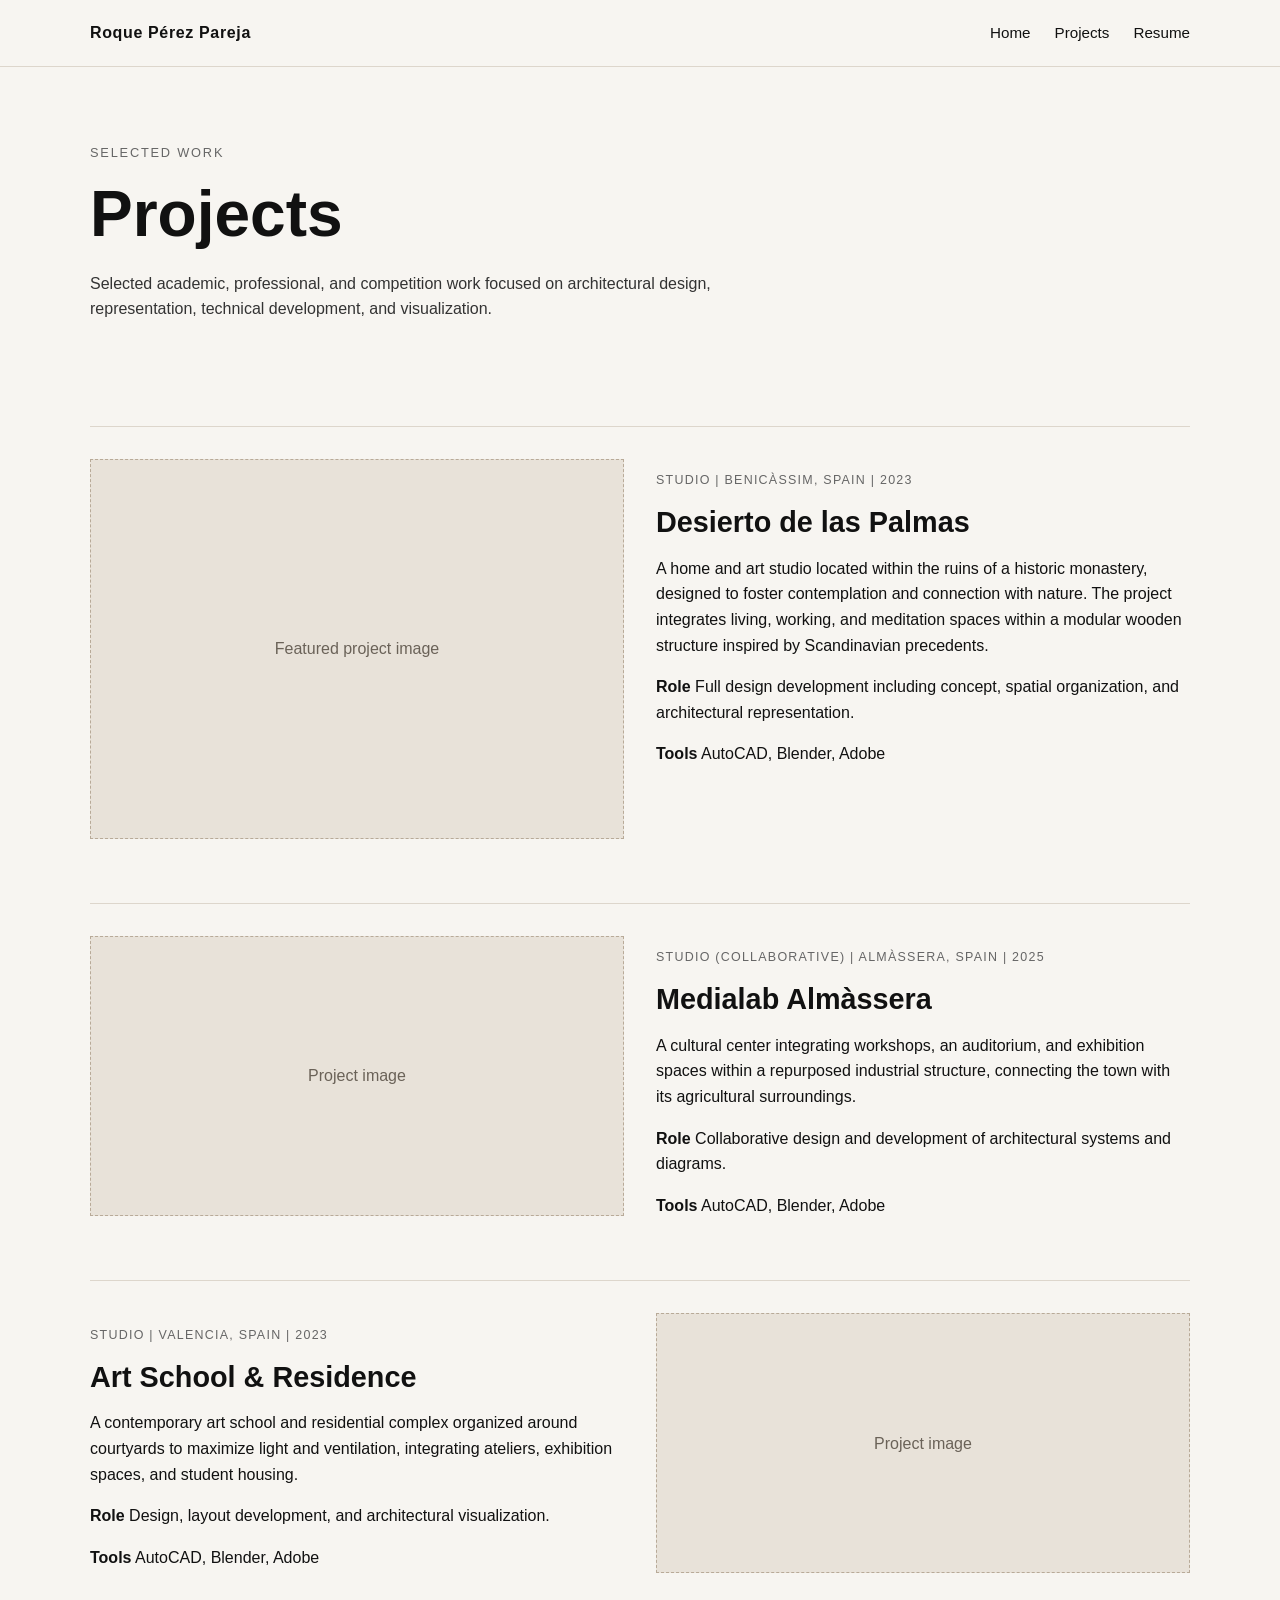
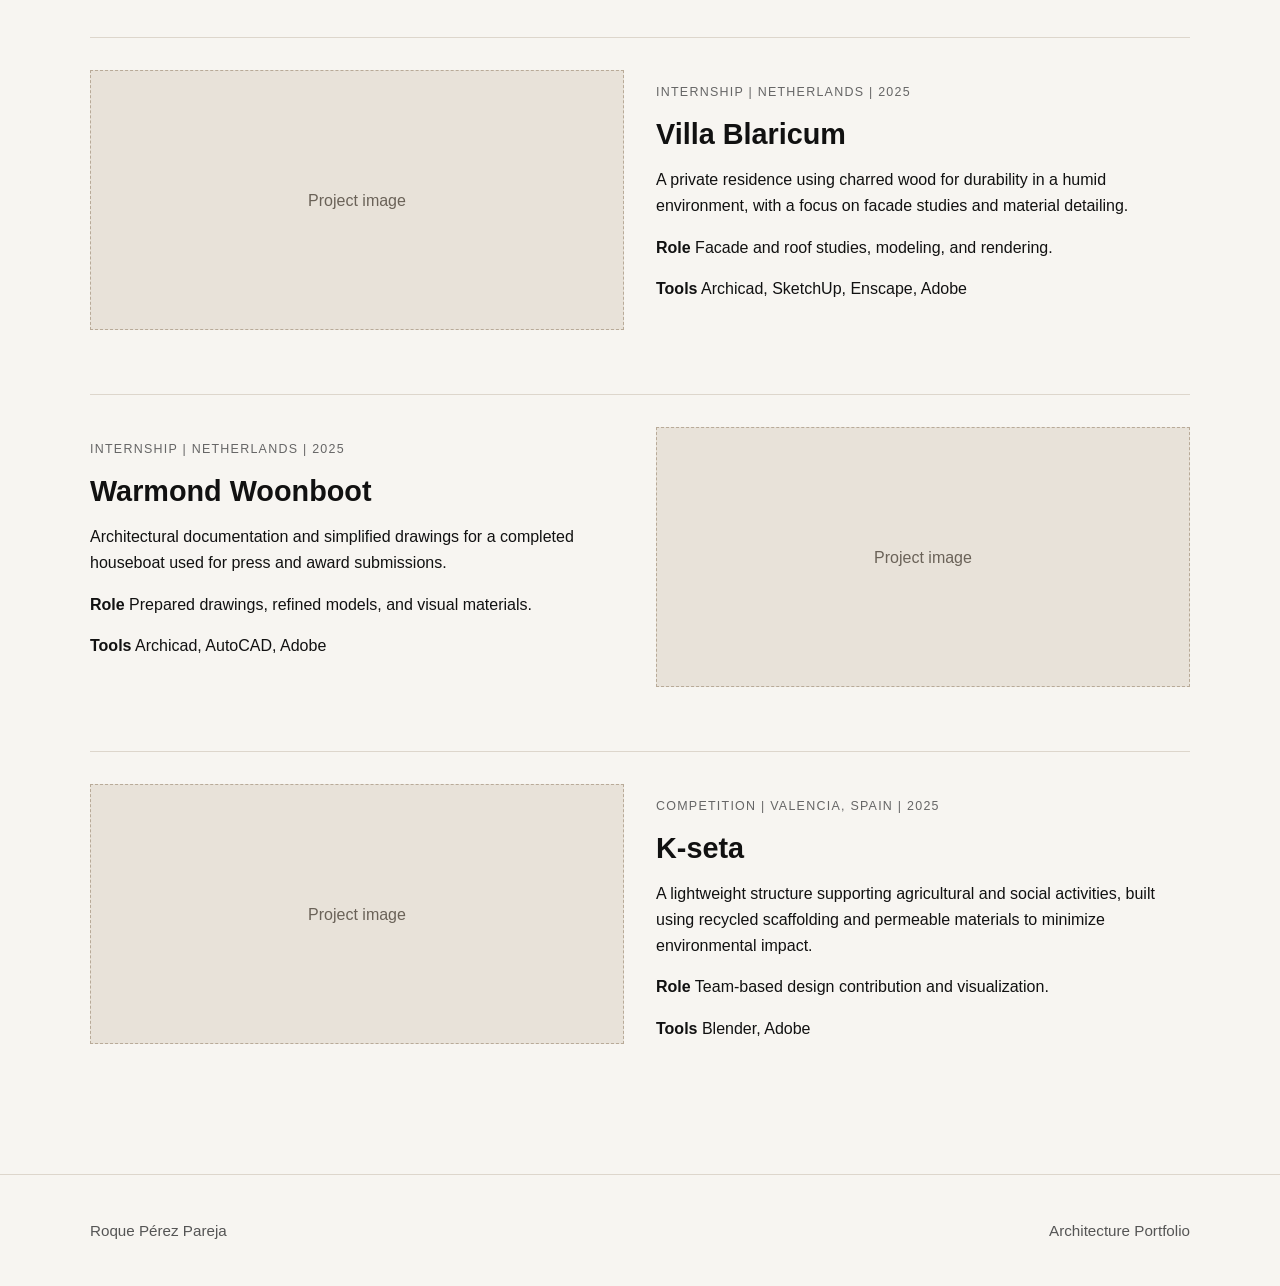
==== projects.html @ c426b6fa "Initial portfolio site" ====
<!DOCTYPE html>
<html lang="en">
<head>
  <meta charset="UTF-8" />
  <meta name="viewport" content="width=device-width, initial-scale=1.0" />
  <title>Projects | Roque Pérez Pareja</title>
  <link rel="stylesheet" href="style.css" />
</head>
<body>
  <header class="site-header">
    <div class="container nav">
      <div class="logo">Roque Pérez Pareja</div>
      <nav>
        <a href="index.html">Home</a>
        <a href="projects.html">Projects</a>
        <a href="resume.html">Resume</a>
      </nav>
    </div>
  </header>

  <main>
    <section class="container section">
      <p class="eyebrow">Selected Work</p>
      <h1>Projects</h1>
      <p class="page-intro">
        Selected academic, professional, and competition work focused on architectural design,
        representation, technical development, and visualization.
      </p>
    </section>

    <section class="container section project-list">

      <section class="project-block featured-project">
        <div class="project-image placeholder-box">Featured project image</div>
        <div class="project-info">
          <p class="project-meta">Studio | Benicàssim, Spain | 2023</p>
          <h2>Desierto de las Palmas</h2>
          <p>
            A home and art studio located within the ruins of a historic monastery, designed to foster
            contemplation and connection with nature. The project integrates living, working, and meditation
            spaces within a modular wooden structure inspired by Scandinavian precedents.
          </p>
          <p><strong>Role</strong> Full design development including concept, spatial organization, and architectural representation.</p>
          <p><strong>Tools</strong> AutoCAD, Blender, Adobe</p>
        </div>
      </section>

      <section class="project-block">
        <div class="project-image placeholder-box">Project image</div>
        <div class="project-info">
          <p class="project-meta">Studio (Collaborative) | Almàssera, Spain | 2025</p>
          <h2>Medialab Almàssera</h2>
          <p>
            A cultural center integrating workshops, an auditorium, and exhibition spaces within a repurposed
            industrial structure, connecting the town with its agricultural surroundings.
          </p>
          <p><strong>Role</strong> Collaborative design and development of architectural systems and diagrams.</p>
          <p><strong>Tools</strong> AutoCAD, Blender, Adobe</p>
        </div>
      </section>

      <section class="project-block reverse">
        <div class="project-image placeholder-box">Project image</div>
        <div class="project-info">
          <p class="project-meta">Studio | Valencia, Spain | 2023</p>
          <h2>Art School & Residence</h2>
          <p>
            A contemporary art school and residential complex organized around courtyards to maximize light
            and ventilation, integrating ateliers, exhibition spaces, and student housing.
          </p>
          <p><strong>Role</strong> Design, layout development, and architectural visualization.</p>
          <p><strong>Tools</strong> AutoCAD, Blender, Adobe</p>
        </div>
      </section>

      <section class="project-block">
        <div class="project-image placeholder-box">Project image</div>
        <div class="project-info">
          <p class="project-meta">Internship | Netherlands | 2025</p>
          <h2>Villa Blaricum</h2>
          <p>
            A private residence using charred wood for durability in a humid environment, with a focus on
            facade studies and material detailing.
          </p>
          <p><strong>Role</strong> Facade and roof studies, modeling, and rendering.</p>
          <p><strong>Tools</strong> Archicad, SketchUp, Enscape, Adobe</p>
        </div>
      </section>

      <section class="project-block reverse">
        <div class="project-image placeholder-box">Project image</div>
        <div class="project-info">
          <p class="project-meta">Internship | Netherlands | 2025</p>
          <h2>Warmond Woonboot</h2>
          <p>
            Architectural documentation and simplified drawings for a completed houseboat used for press
            and award submissions.
          </p>
          <p><strong>Role</strong> Prepared drawings, refined models, and visual materials.</p>
          <p><strong>Tools</strong> Archicad, AutoCAD, Adobe</p>
        </div>
      </section>

      <section class="project-block">
        <div class="project-image placeholder-box">Project image</div>
        <div class="project-info">
          <p class="project-meta">Competition | Valencia, Spain | 2025</p>
          <h2>K-seta</h2>
          <p>
            A lightweight structure supporting agricultural and social activities, built using recycled
            scaffolding and permeable materials to minimize environmental impact.
          </p>
          <p><strong>Role</strong> Team-based design contribution and visualization.</p>
          <p><strong>Tools</strong> Blender, Adobe</p>
        </div>
      </section>

    </section>
  </main>

  <footer class="site-footer">
    <div class="container footer-content">
      <p>Roque Pérez Pareja</p>
      <p>Architecture Portfolio</p>
    </div>
  </footer>
</body>
</html>
---- style.css ----
* {
  box-sizing: border-box;
}

body {
  margin: 0;
  font-family: Arial, Helvetica, sans-serif;
  color: #111;
  background: #f7f5f1;
  line-height: 1.6;
}

img {
  max-width: 100%;
  display: block;
}

a {
  color: inherit;
  text-decoration: none;
}

.container {
  width: min(1100px, 92%);
  margin: 0 auto;
}

.site-header {
  background: #f7f5f1;
  border-bottom: 1px solid #ddd6cc;
  position: sticky;
  top: 0;
}

.nav {
  display: flex;
  justify-content: space-between;
  align-items: center;
  padding: 20px 0;
}

.logo {
  font-size: 1rem;
  font-weight: 700;
  letter-spacing: 0.04em;
}

nav {
  display: flex;
  gap: 24px;
}

nav a {
  font-size: 0.95rem;
}

nav a:hover {
  opacity: 0.65;
}

.hero {
  min-height: 78vh;
  display: grid;
  grid-template-columns: 1.1fr 1fr;
  gap: 48px;
  align-items: center;
  padding: 60px 0;
}

.eyebrow {
  text-transform: uppercase;
  letter-spacing: 0.14em;
  font-size: 0.8rem;
  color: #666;
  margin-bottom: 12px;
}

h1, h2, h3 {
  margin-top: 0;
  line-height: 1.2;
}

h1 {
  font-size: clamp(2.2rem, 5vw, 4.5rem);
  margin-bottom: 18px;
}

h2 {
  font-size: 1.8rem;
  margin-bottom: 20px;
}

h3 {
  font-size: 1.1rem;
  margin-bottom: 10px;
}

.intro,
.page-intro {
  max-width: 700px;
  color: #333;
}

.hero-buttons {
  display: flex;
  gap: 16px;
  margin-top: 28px;
  flex-wrap: wrap;
}

.button {
  background: #111;
  color: #fff;
  padding: 12px 20px;
  border-radius: 999px;
  display: inline-block;
  transition: all 0.25s ease;
}

.button:hover {
  background: #333;
  transform: translateY(-2px);
}

.button-secondary {
  background: transparent;
  color: #111;
  border: 1px solid #111;
  transition: all 0.25s ease;
}

.button-secondary:hover {
  background: #111;
  color: #fff;
  transform: translateY(-2px);
}

.section {
  padding: 64px 0;
}

.grid {
  display: grid;
  gap: 24px;
}

.two-column {
  grid-template-columns: repeat(2, minmax(0, 1fr));
}

.three-column {
  grid-template-columns: repeat(3, minmax(0, 1fr));
}

.card {
  background: #fff;
  border: 1px solid #ddd6cc;
  padding: 20px;
}

.small-card {
  min-height: 180px;
}

.card-image,
.project-image,
.hero-image {
  width: 100%;
  min-height: 260px;
  margin-bottom: 16px;
}

.placeholder-box {
  background: #e8e2d9;
  color: #6a6258;
  display: flex;
  align-items: center;
  justify-content: center;
  text-align: center;
  padding: 24px;
  border: 1px dashed #b8aa98;
}

.project-block {
  display: grid;
  grid-template-columns: 1fr 1fr;
  gap: 32px;
  margin-top: 48px;
  padding-top: 32px;
  border-top: 1px solid #ddd6cc;
}

.project-block:first-of-type {
  margin-top: 24px;
}

.project-meta {
  text-transform: uppercase;
  letter-spacing: 0.1em;
  font-size: 0.78rem;
  color: #666;
  margin-bottom: 12px;
}

.resume-section {
  margin-top: 52px;
}

.resume-item {
  margin-bottom: 28px;
}

.skills-grid {
  display: grid;
  grid-template-columns: repeat(2, minmax(0, 1fr));
  gap: 24px;
}

.site-footer {
  border-top: 1px solid #ddd6cc;
  margin-top: 50px;
  padding: 28px 0;
}

.footer-content {
  display: flex;
  justify-content: space-between;
  gap: 20px;
  flex-wrap: wrap;
  color: #555;
  font-size: 0.95rem;
}

@media (max-width: 850px) {
  .hero,
  .project-block,
  .two-column,
  .three-column,
  .skills-grid {
    grid-template-columns: 1fr;
  }

  .nav {
    flex-direction: column;
    align-items: flex-start;
    gap: 14px;
  }

  nav {
    gap: 16px;
    flex-wrap: wrap;
  }

  .hero {
    min-height: auto;
    padding: 40px 0;
  }
}

.project-list {
  padding-top: 0;
}

.featured-project {
  margin-top: 0;
}

.reverse .project-image {
  order: 2;
}

.reverse .project-info {
  order: 1;
}

.project-info h2 {
  margin-bottom: 14px;
}

.project-info p {
  margin-bottom: 14px;
  max-width: 650px;
}

.featured-project .project-image {
  min-height: 380px;
}

@media (max-width: 850px) {
  .reverse .project-image,
  .reverse .project-info {
    order: unset;
  }

  .featured-project .project-image {
    min-height: 260px;
  }
}
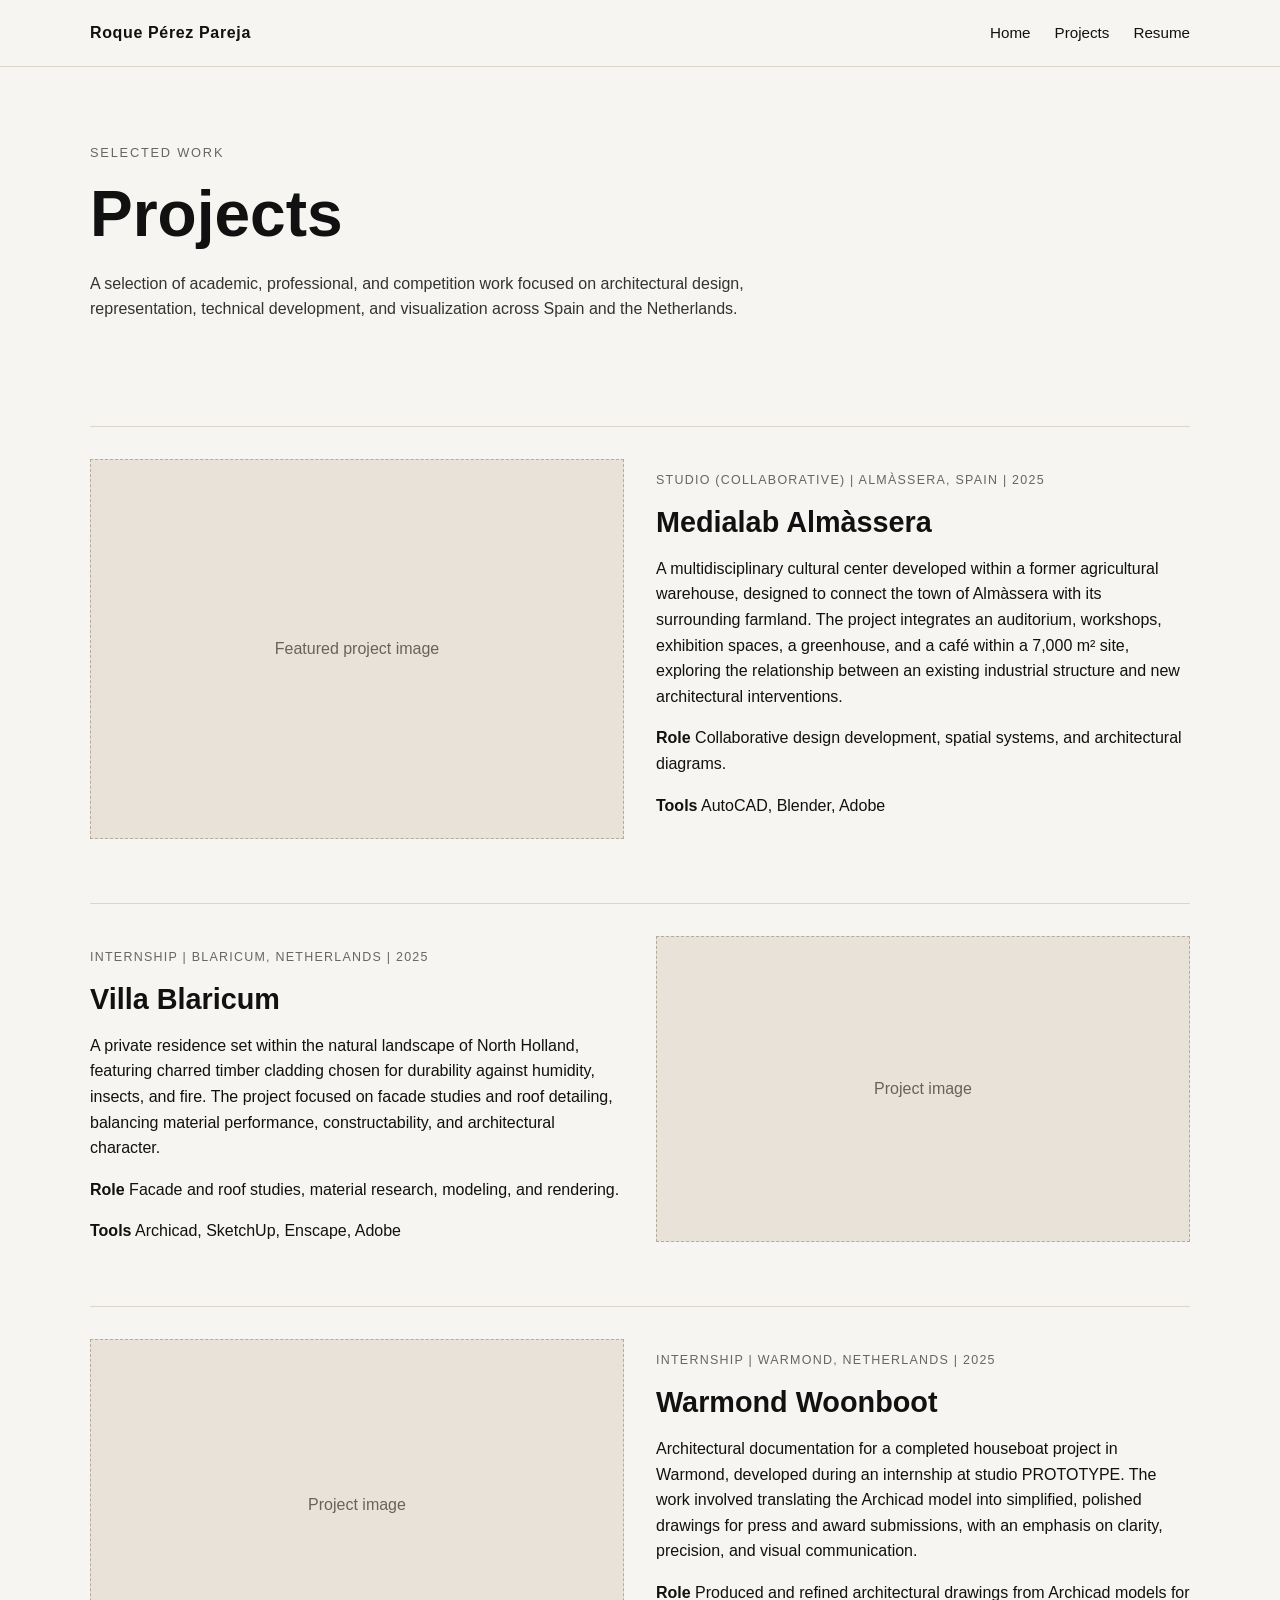
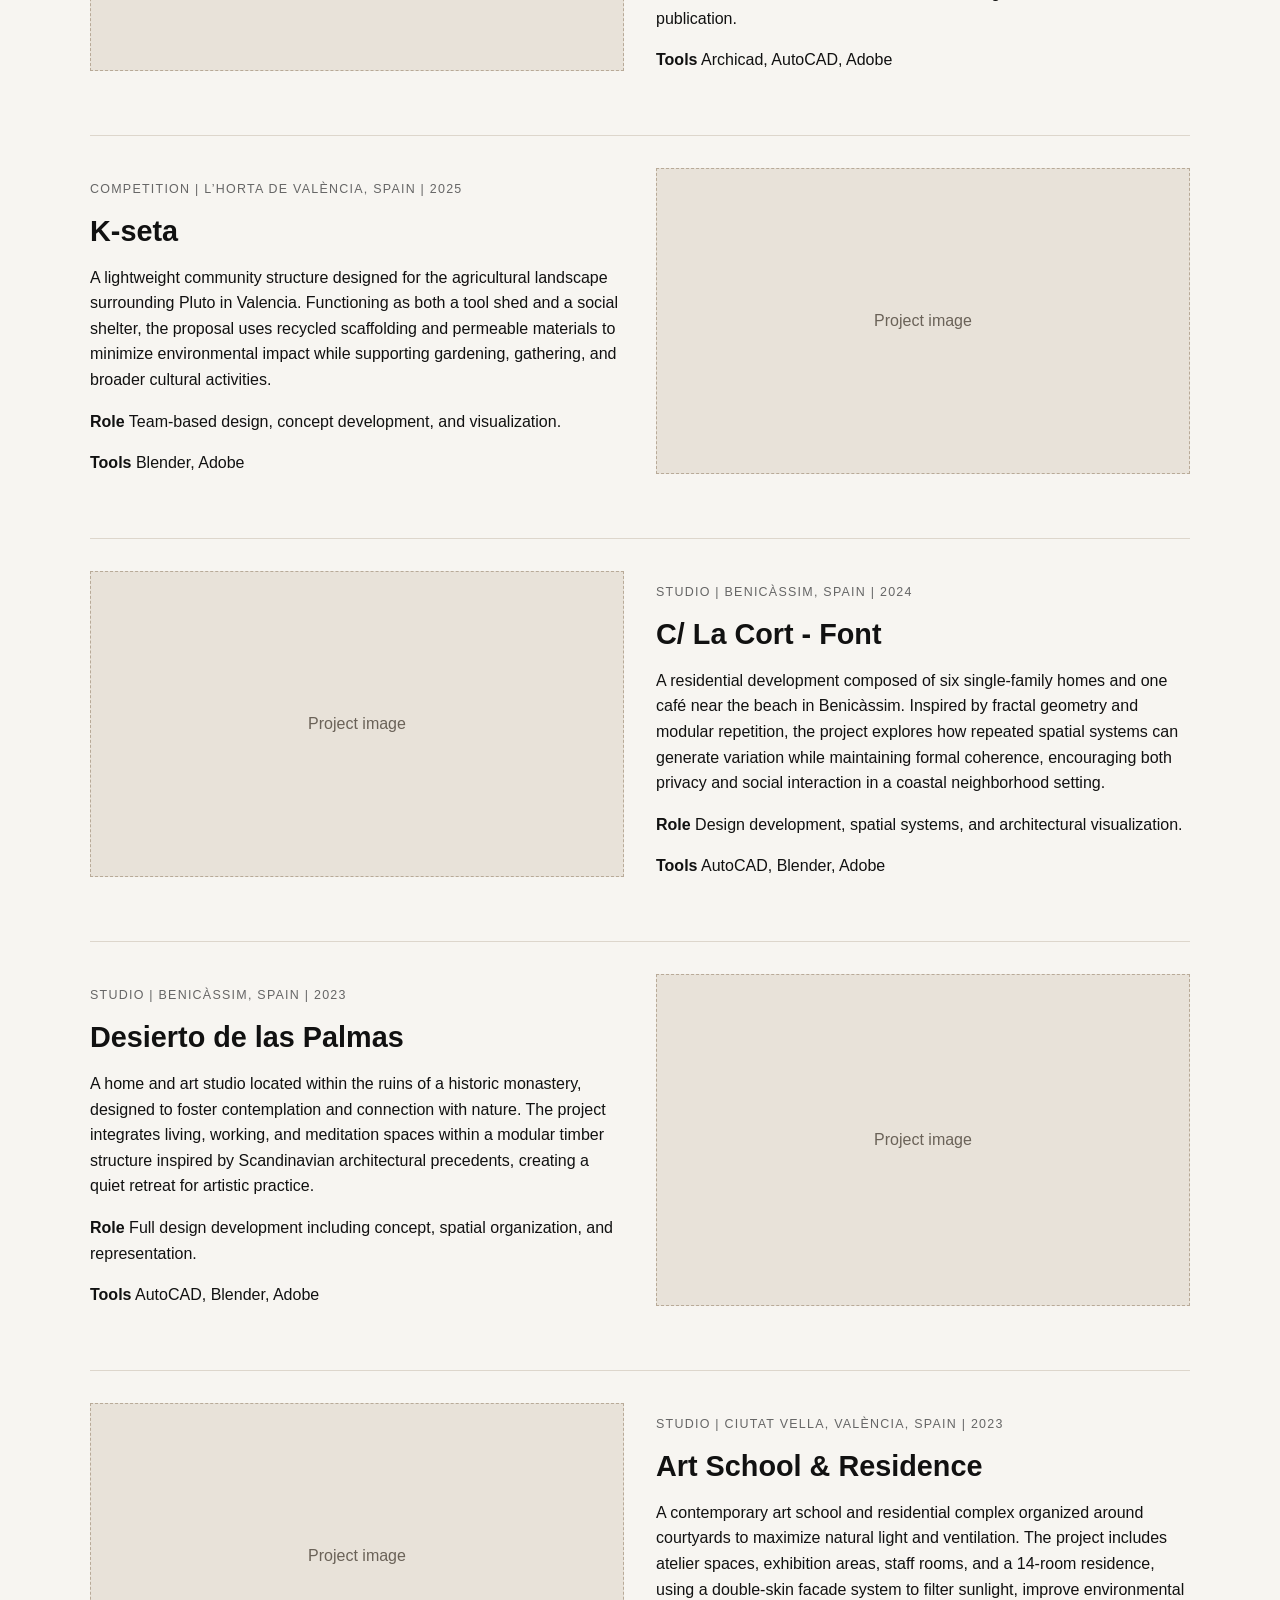
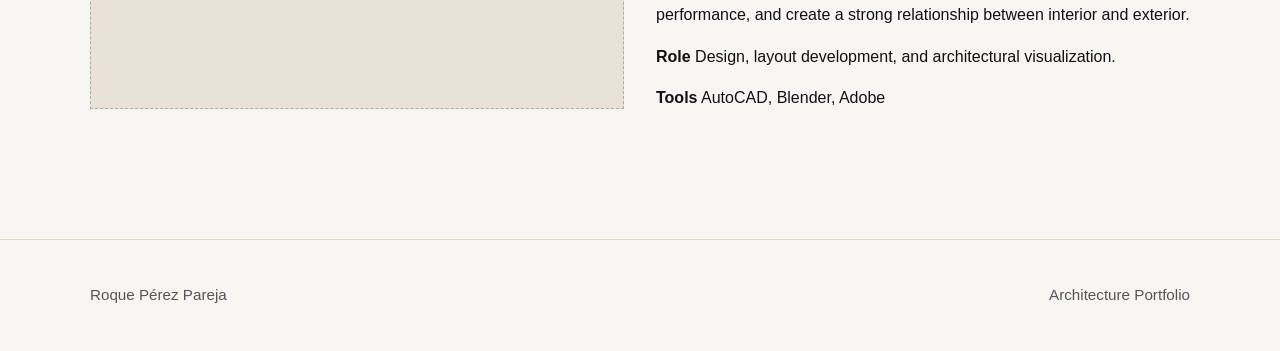
==== commit 545d4a59: "Update projects page with detailed descriptions and chronological order" ====
--- a/projects.html
+++ b/projects.html
@@ -23,8 +23,8 @@
       <p class="eyebrow">Selected Work</p>
       <h1>Projects</h1>
       <p class="page-intro">
-        Selected academic, professional, and competition work focused on architectural design,
-        representation, technical development, and visualization.
+        A selection of academic, professional, and competition work focused on architectural
+        design, representation, technical development, and visualization across Spain and the Netherlands.
       </p>
     </section>
 
@@ -33,14 +33,96 @@
       <section class="project-block featured-project">
         <div class="project-image placeholder-box">Featured project image</div>
         <div class="project-info">
+          <p class="project-meta">Studio (Collaborative) | Almàssera, Spain | 2025</p>
+          <h2>Medialab Almàssera</h2>
+          <p>
+            A multidisciplinary cultural center developed within a former agricultural warehouse,
+            designed to connect the town of Almàssera with its surrounding farmland. The project
+            integrates an auditorium, workshops, exhibition spaces, a greenhouse, and a café within
+            a 7,000 m² site, exploring the relationship between an existing industrial structure and
+            new architectural interventions.
+          </p>
+          <p><strong>Role</strong> Collaborative design development, spatial systems, and architectural diagrams.</p>
+          <p><strong>Tools</strong> AutoCAD, Blender, Adobe</p>
+        </div>
+      </section>
+
+      <section class="project-block reverse">
+        <div class="project-image placeholder-box">Project image</div>
+        <div class="project-info">
+          <p class="project-meta">Internship | Blaricum, Netherlands | 2025</p>
+          <h2>Villa Blaricum</h2>
+          <p>
+            A private residence set within the natural landscape of North Holland, featuring charred
+            timber cladding chosen for durability against humidity, insects, and fire. The project
+            focused on facade studies and roof detailing, balancing material performance,
+            constructability, and architectural character.
+          </p>
+          <p><strong>Role</strong> Facade and roof studies, material research, modeling, and rendering.</p>
+          <p><strong>Tools</strong> Archicad, SketchUp, Enscape, Adobe</p>
+        </div>
+      </section>
+
+      <section class="project-block">
+        <div class="project-image placeholder-box">Project image</div>
+        <div class="project-info">
+          <p class="project-meta">Internship | Warmond, Netherlands | 2025</p>
+          <h2>Warmond Woonboot</h2>
+          <p>
+            Architectural documentation for a completed houseboat project in Warmond, developed
+            during an internship at studio PROTOTYPE. The work involved translating the Archicad
+            model into simplified, polished drawings for press and award submissions, with an emphasis
+            on clarity, precision, and visual communication.
+          </p>
+          <p><strong>Role</strong> Produced and refined architectural drawings from Archicad models for publication.</p>
+          <p><strong>Tools</strong> Archicad, AutoCAD, Adobe</p>
+        </div>
+      </section>
+
+      <section class="project-block reverse">
+        <div class="project-image placeholder-box">Project image</div>
+        <div class="project-info">
+          <p class="project-meta">Competition | l’Horta de València, Spain | 2025</p>
+          <h2>K-seta</h2>
+          <p>
+            A lightweight community structure designed for the agricultural landscape surrounding
+            Pluto in Valencia. Functioning as both a tool shed and a social shelter, the proposal uses
+            recycled scaffolding and permeable materials to minimize environmental impact while
+            supporting gardening, gathering, and broader cultural activities.
+          </p>
+          <p><strong>Role</strong> Team-based design, concept development, and visualization.</p>
+          <p><strong>Tools</strong> Blender, Adobe</p>
+        </div>
+      </section>
+
+      <section class="project-block">
+        <div class="project-image placeholder-box">Project image</div>
+        <div class="project-info">
+          <p class="project-meta">Studio | Benicàssim, Spain | 2024</p>
+          <h2>C/ La Cort - Font</h2>
+          <p>
+            A residential development composed of six single-family homes and one café near the beach
+            in Benicàssim. Inspired by fractal geometry and modular repetition, the project explores how
+            repeated spatial systems can generate variation while maintaining formal coherence,
+            encouraging both privacy and social interaction in a coastal neighborhood setting.
+          </p>
+          <p><strong>Role</strong> Design development, spatial systems, and architectural visualization.</p>
+          <p><strong>Tools</strong> AutoCAD, Blender, Adobe</p>
+        </div>
+      </section>
+
+      <section class="project-block reverse">
+        <div class="project-image placeholder-box">Project image</div>
+        <div class="project-info">
           <p class="project-meta">Studio | Benicàssim, Spain | 2023</p>
           <h2>Desierto de las Palmas</h2>
           <p>
             A home and art studio located within the ruins of a historic monastery, designed to foster
             contemplation and connection with nature. The project integrates living, working, and meditation
-            spaces within a modular wooden structure inspired by Scandinavian precedents.
+            spaces within a modular timber structure inspired by Scandinavian architectural precedents,
+            creating a quiet retreat for artistic practice.
           </p>
-          <p><strong>Role</strong> Full design development including concept, spatial organization, and architectural representation.</p>
+          <p><strong>Role</strong> Full design development including concept, spatial organization, and representation.</p>
           <p><strong>Tools</strong> AutoCAD, Blender, Adobe</p>
         </div>
       </section>
@@ -48,70 +130,16 @@
       <section class="project-block">
         <div class="project-image placeholder-box">Project image</div>
         <div class="project-info">
-          <p class="project-meta">Studio (Collaborative) | Almàssera, Spain | 2025</p>
-          <h2>Medialab Almàssera</h2>
+          <p class="project-meta">Studio | Ciutat Vella, València, Spain | 2023</p>
+          <h2>Art School &amp; Residence</h2>
           <p>
-            A cultural center integrating workshops, an auditorium, and exhibition spaces within a repurposed
-            industrial structure, connecting the town with its agricultural surroundings.
-          </p>
-          <p><strong>Role</strong> Collaborative design and development of architectural systems and diagrams.</p>
-          <p><strong>Tools</strong> AutoCAD, Blender, Adobe</p>
-        </div>
-      </section>
-
-      <section class="project-block reverse">
-        <div class="project-image placeholder-box">Project image</div>
-        <div class="project-info">
-          <p class="project-meta">Studio | Valencia, Spain | 2023</p>
-          <h2>Art School & Residence</h2>
-          <p>
-            A contemporary art school and residential complex organized around courtyards to maximize light
-            and ventilation, integrating ateliers, exhibition spaces, and student housing.
+            A contemporary art school and residential complex organized around courtyards to maximize
+            natural light and ventilation. The project includes atelier spaces, exhibition areas, staff
+            rooms, and a 14-room residence, using a double-skin facade system to filter sunlight,
+            improve environmental performance, and create a strong relationship between interior and exterior.
           </p>
           <p><strong>Role</strong> Design, layout development, and architectural visualization.</p>
           <p><strong>Tools</strong> AutoCAD, Blender, Adobe</p>
-        </div>
-      </section>
-
-      <section class="project-block">
-        <div class="project-image placeholder-box">Project image</div>
-        <div class="project-info">
-          <p class="project-meta">Internship | Netherlands | 2025</p>
-          <h2>Villa Blaricum</h2>
-          <p>
-            A private residence using charred wood for durability in a humid environment, with a focus on
-            facade studies and material detailing.
-          </p>
-          <p><strong>Role</strong> Facade and roof studies, modeling, and rendering.</p>
-          <p><strong>Tools</strong> Archicad, SketchUp, Enscape, Adobe</p>
-        </div>
-      </section>
-
-      <section class="project-block reverse">
-        <div class="project-image placeholder-box">Project image</div>
-        <div class="project-info">
-          <p class="project-meta">Internship | Netherlands | 2025</p>
-          <h2>Warmond Woonboot</h2>
-          <p>
-            Architectural documentation and simplified drawings for a completed houseboat used for press
-            and award submissions.
-          </p>
-          <p><strong>Role</strong> Prepared drawings, refined models, and visual materials.</p>
-          <p><strong>Tools</strong> Archicad, AutoCAD, Adobe</p>
-        </div>
-      </section>
-
-      <section class="project-block">
-        <div class="project-image placeholder-box">Project image</div>
-        <div class="project-info">
-          <p class="project-meta">Competition | Valencia, Spain | 2025</p>
-          <h2>K-seta</h2>
-          <p>
-            A lightweight structure supporting agricultural and social activities, built using recycled
-            scaffolding and permeable materials to minimize environmental impact.
-          </p>
-          <p><strong>Role</strong> Team-based design contribution and visualization.</p>
-          <p><strong>Tools</strong> Blender, Adobe</p>
         </div>
       </section>
 
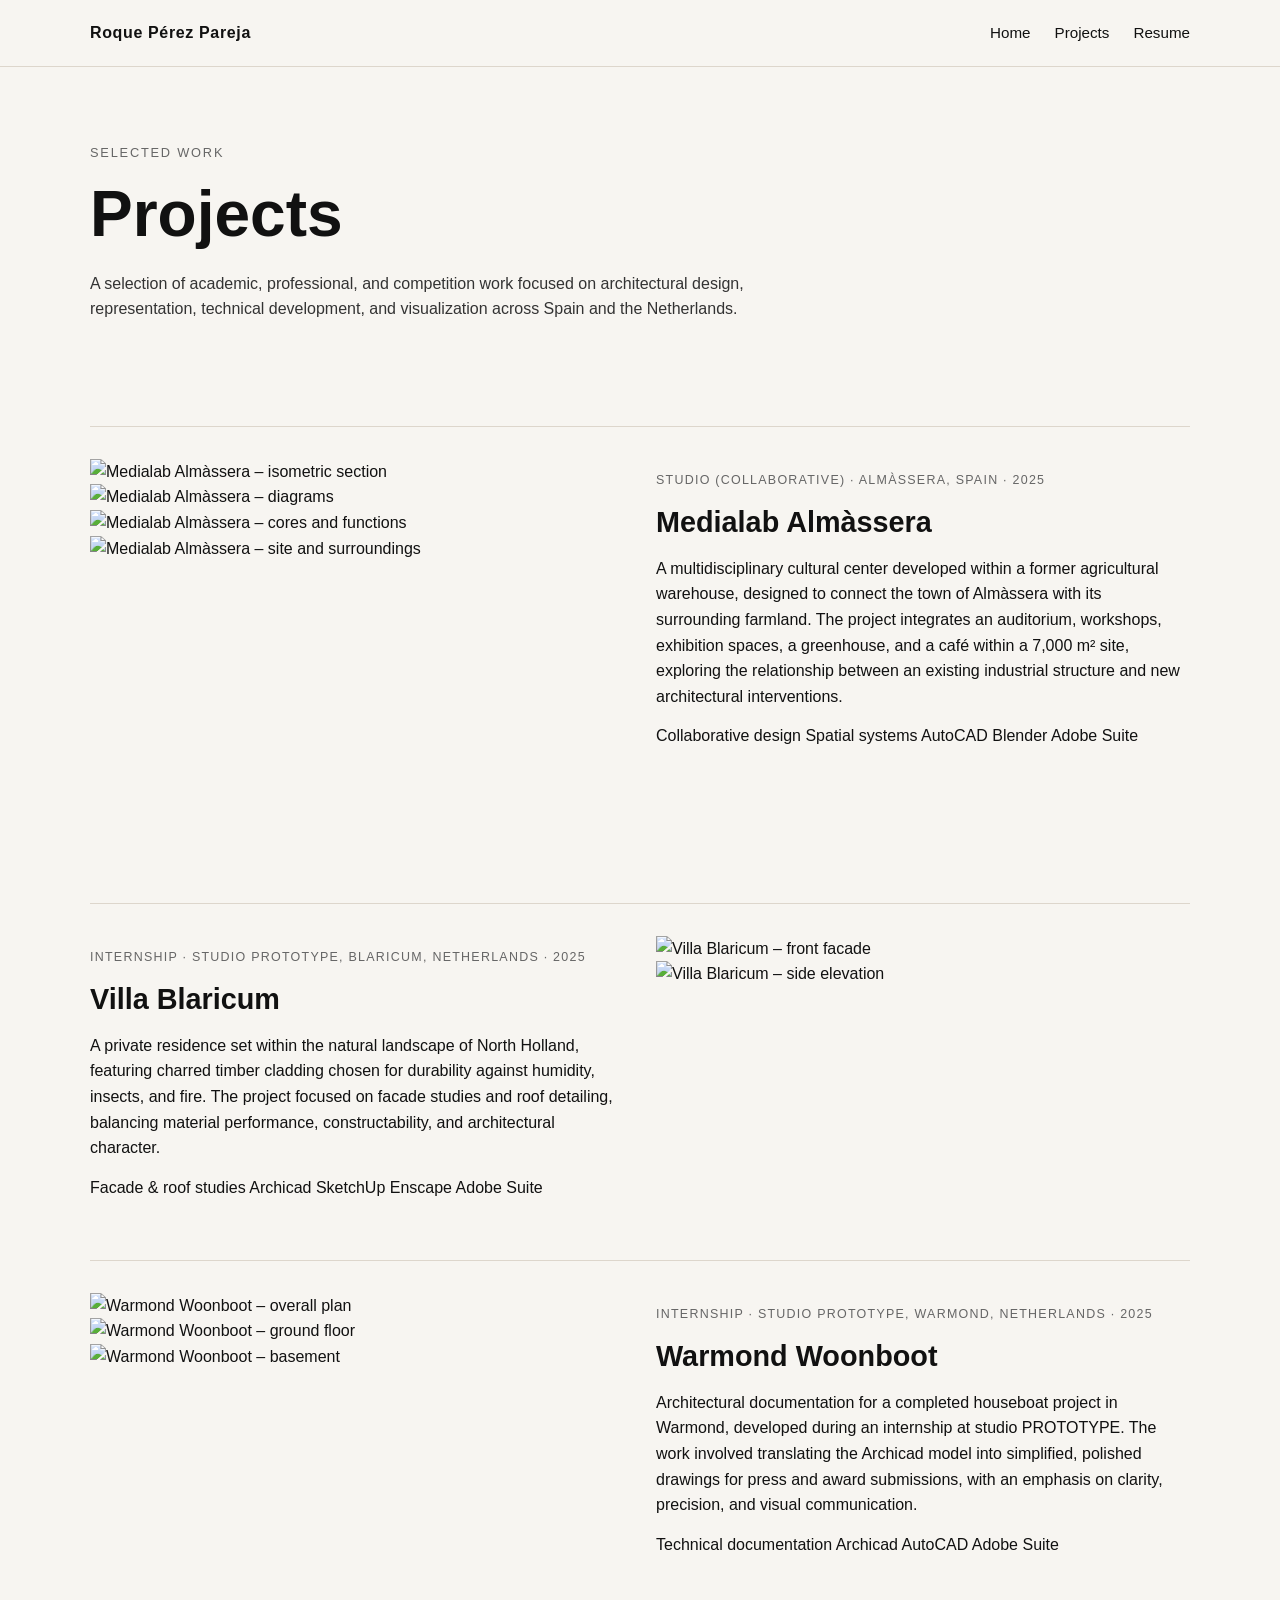
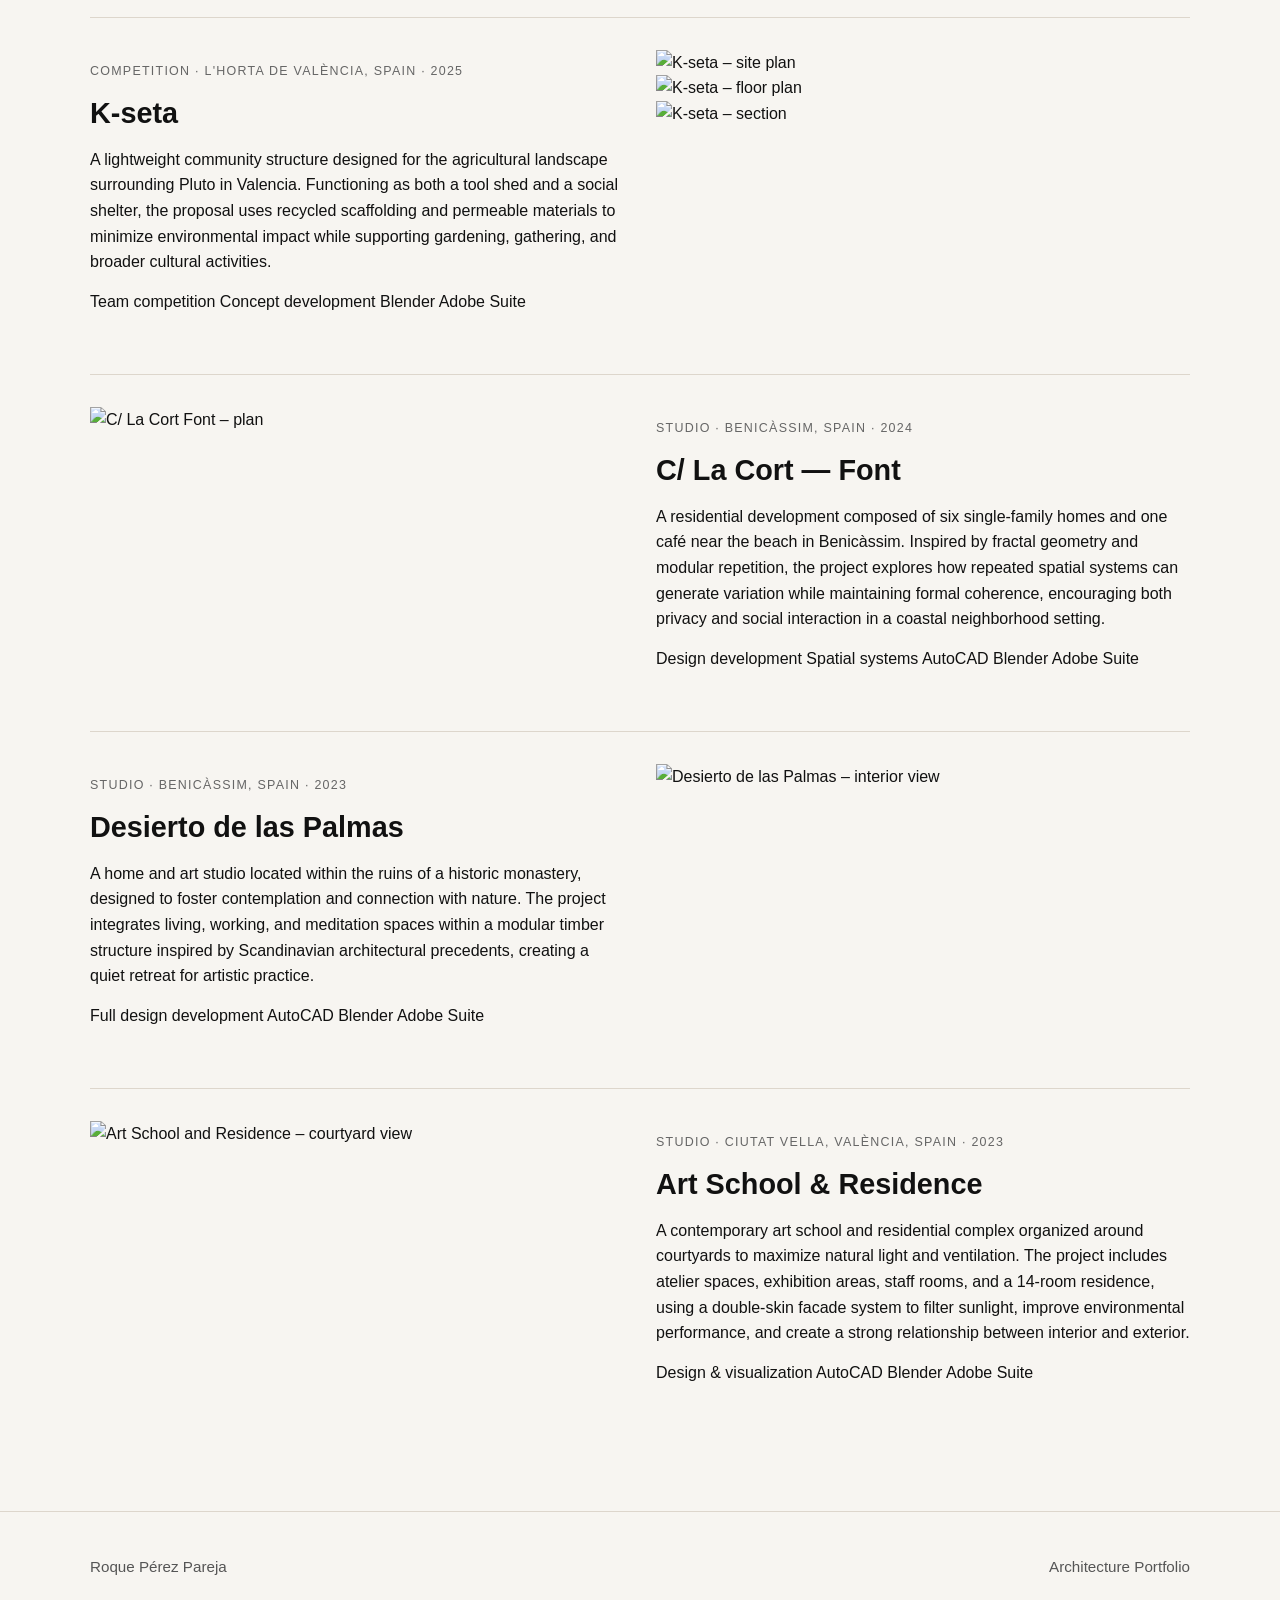
==== commit ee55df93: "Add project images and update descriptions" ====
--- a/projects.html
+++ b/projects.html
@@ -12,14 +12,14 @@
       <div class="logo">Roque Pérez Pareja</div>
       <nav>
         <a href="index.html">Home</a>
-        <a href="projects.html">Projects</a>
+        <a href="projects.html" class="nav-active">Projects</a>
         <a href="resume.html">Resume</a>
       </nav>
     </div>
   </header>
 
   <main>
-    <section class="container section">
+    <section class="container section page-header">
       <p class="eyebrow">Selected Work</p>
       <h1>Projects</h1>
       <p class="page-intro">
@@ -30,10 +30,18 @@
 
     <section class="container section project-list">
 
+      <!-- Medialab Almàssera — featured -->
       <section class="project-block featured-project">
-        <div class="project-image placeholder-box">Featured project image</div>
-        <div class="project-info">
-          <p class="project-meta">Studio (Collaborative) | Almàssera, Spain | 2025</p>
+        <div class="project-image project-image-gallery">
+          <img src="images/medialab-almasera/isometric-section.png" alt="Medialab Almàssera – isometric section" class="img-main" />
+          <div class="img-row">
+            <img src="images/medialab-almasera/diagrams.png" alt="Medialab Almàssera – diagrams" />
+            <img src="images/medialab-almasera/cores-functions.png" alt="Medialab Almàssera – cores and functions" />
+            <img src="images/medialab-almasera/site-surroundings.png" alt="Medialab Almàssera – site and surroundings" />
+          </div>
+        </div>
+        <div class="project-info">
+          <p class="project-meta">Studio (Collaborative) · Almàssera, Spain · 2025</p>
           <h2>Medialab Almàssera</h2>
           <p>
             A multidisciplinary cultural center developed within a former agricultural warehouse,
@@ -42,15 +50,26 @@
             a 7,000 m² site, exploring the relationship between an existing industrial structure and
             new architectural interventions.
           </p>
-          <p><strong>Role</strong> Collaborative design development, spatial systems, and architectural diagrams.</p>
-          <p><strong>Tools</strong> AutoCAD, Blender, Adobe</p>
-        </div>
-      </section>
-
+          <div class="project-tags">
+            <span>Collaborative design</span>
+            <span>Spatial systems</span>
+            <span>AutoCAD</span>
+            <span>Blender</span>
+            <span>Adobe Suite</span>
+          </div>
+        </div>
+      </section>
+
+      <!-- Villa Blaricum -->
       <section class="project-block reverse">
-        <div class="project-image placeholder-box">Project image</div>
-        <div class="project-info">
-          <p class="project-meta">Internship | Blaricum, Netherlands | 2025</p>
+        <div class="project-image project-image-gallery">
+          <img src="images/villa-blaricum/front.png" alt="Villa Blaricum – front facade" class="img-main" />
+          <div class="img-row">
+            <img src="images/villa-blaricum/side.png" alt="Villa Blaricum – side elevation" />
+          </div>
+        </div>
+        <div class="project-info">
+          <p class="project-meta">Internship · studio PROTOTYPE, Blaricum, Netherlands · 2025</p>
           <h2>Villa Blaricum</h2>
           <p>
             A private residence set within the natural landscape of North Holland, featuring charred
@@ -58,15 +77,27 @@
             focused on facade studies and roof detailing, balancing material performance,
             constructability, and architectural character.
           </p>
-          <p><strong>Role</strong> Facade and roof studies, material research, modeling, and rendering.</p>
-          <p><strong>Tools</strong> Archicad, SketchUp, Enscape, Adobe</p>
-        </div>
-      </section>
-
+          <div class="project-tags">
+            <span>Facade &amp; roof studies</span>
+            <span>Archicad</span>
+            <span>SketchUp</span>
+            <span>Enscape</span>
+            <span>Adobe Suite</span>
+          </div>
+        </div>
+      </section>
+
+      <!-- Warmond Woonboot -->
       <section class="project-block">
-        <div class="project-image placeholder-box">Project image</div>
-        <div class="project-info">
-          <p class="project-meta">Internship | Warmond, Netherlands | 2025</p>
+        <div class="project-image project-image-gallery">
+          <img src="images/warmond-woonboot/overall-plan.png" alt="Warmond Woonboot – overall plan" class="img-main" />
+          <div class="img-row">
+            <img src="images/warmond-woonboot/ground-floor.png" alt="Warmond Woonboot – ground floor" />
+            <img src="images/warmond-woonboot/basement.png" alt="Warmond Woonboot – basement" />
+          </div>
+        </div>
+        <div class="project-info">
+          <p class="project-meta">Internship · studio PROTOTYPE, Warmond, Netherlands · 2025</p>
           <h2>Warmond Woonboot</h2>
           <p>
             Architectural documentation for a completed houseboat project in Warmond, developed
@@ -74,15 +105,26 @@
             model into simplified, polished drawings for press and award submissions, with an emphasis
             on clarity, precision, and visual communication.
           </p>
-          <p><strong>Role</strong> Produced and refined architectural drawings from Archicad models for publication.</p>
-          <p><strong>Tools</strong> Archicad, AutoCAD, Adobe</p>
-        </div>
-      </section>
-
+          <div class="project-tags">
+            <span>Technical documentation</span>
+            <span>Archicad</span>
+            <span>AutoCAD</span>
+            <span>Adobe Suite</span>
+          </div>
+        </div>
+      </section>
+
+      <!-- K-seta -->
       <section class="project-block reverse">
-        <div class="project-image placeholder-box">Project image</div>
-        <div class="project-info">
-          <p class="project-meta">Competition | l’Horta de València, Spain | 2025</p>
+        <div class="project-image project-image-gallery">
+          <img src="images/k-seta/plan.png" alt="K-seta – site plan" class="img-main" />
+          <div class="img-row">
+            <img src="images/k-seta/floorplan.png" alt="K-seta – floor plan" />
+            <img src="images/k-seta/section.png" alt="K-seta – section" />
+          </div>
+        </div>
+        <div class="project-info">
+          <p class="project-meta">Competition · l'Horta de València, Spain · 2025</p>
           <h2>K-seta</h2>
           <p>
             A lightweight community structure designed for the agricultural landscape surrounding
@@ -90,31 +132,46 @@
             recycled scaffolding and permeable materials to minimize environmental impact while
             supporting gardening, gathering, and broader cultural activities.
           </p>
-          <p><strong>Role</strong> Team-based design, concept development, and visualization.</p>
-          <p><strong>Tools</strong> Blender, Adobe</p>
-        </div>
-      </section>
-
+          <div class="project-tags">
+            <span>Team competition</span>
+            <span>Concept development</span>
+            <span>Blender</span>
+            <span>Adobe Suite</span>
+          </div>
+        </div>
+      </section>
+
+      <!-- C/ La Cort - Font -->
       <section class="project-block">
-        <div class="project-image placeholder-box">Project image</div>
-        <div class="project-info">
-          <p class="project-meta">Studio | Benicàssim, Spain | 2024</p>
-          <h2>C/ La Cort - Font</h2>
+        <div class="project-image">
+          <img src="images/c-la-cort-font/plan.png" alt="C/ La Cort Font – plan" />
+        </div>
+        <div class="project-info">
+          <p class="project-meta">Studio · Benicàssim, Spain · 2024</p>
+          <h2>C/ La Cort — Font</h2>
           <p>
             A residential development composed of six single-family homes and one café near the beach
             in Benicàssim. Inspired by fractal geometry and modular repetition, the project explores how
             repeated spatial systems can generate variation while maintaining formal coherence,
             encouraging both privacy and social interaction in a coastal neighborhood setting.
           </p>
-          <p><strong>Role</strong> Design development, spatial systems, and architectural visualization.</p>
-          <p><strong>Tools</strong> AutoCAD, Blender, Adobe</p>
-        </div>
-      </section>
-
+          <div class="project-tags">
+            <span>Design development</span>
+            <span>Spatial systems</span>
+            <span>AutoCAD</span>
+            <span>Blender</span>
+            <span>Adobe Suite</span>
+          </div>
+        </div>
+      </section>
+
+      <!-- Desierto de las Palmas -->
       <section class="project-block reverse">
-        <div class="project-image placeholder-box">Project image</div>
-        <div class="project-info">
-          <p class="project-meta">Studio | Benicàssim, Spain | 2023</p>
+        <div class="project-image">
+          <img src="images/desierto-de-las-palmas/main.png" alt="Desierto de las Palmas – interior view" />
+        </div>
+        <div class="project-info">
+          <p class="project-meta">Studio · Benicàssim, Spain · 2023</p>
           <h2>Desierto de las Palmas</h2>
           <p>
             A home and art studio located within the ruins of a historic monastery, designed to foster
@@ -122,15 +179,22 @@
             spaces within a modular timber structure inspired by Scandinavian architectural precedents,
             creating a quiet retreat for artistic practice.
           </p>
-          <p><strong>Role</strong> Full design development including concept, spatial organization, and representation.</p>
-          <p><strong>Tools</strong> AutoCAD, Blender, Adobe</p>
-        </div>
-      </section>
-
+          <div class="project-tags">
+            <span>Full design development</span>
+            <span>AutoCAD</span>
+            <span>Blender</span>
+            <span>Adobe Suite</span>
+          </div>
+        </div>
+      </section>
+
+      <!-- Art School & Residence -->
       <section class="project-block">
-        <div class="project-image placeholder-box">Project image</div>
-        <div class="project-info">
-          <p class="project-meta">Studio | Ciutat Vella, València, Spain | 2023</p>
+        <div class="project-image">
+          <img src="images/art-school-residence/main.png" alt="Art School and Residence – courtyard view" />
+        </div>
+        <div class="project-info">
+          <p class="project-meta">Studio · Ciutat Vella, València, Spain · 2023</p>
           <h2>Art School &amp; Residence</h2>
           <p>
             A contemporary art school and residential complex organized around courtyards to maximize
@@ -138,8 +202,12 @@
             rooms, and a 14-room residence, using a double-skin facade system to filter sunlight,
             improve environmental performance, and create a strong relationship between interior and exterior.
           </p>
-          <p><strong>Role</strong> Design, layout development, and architectural visualization.</p>
-          <p><strong>Tools</strong> AutoCAD, Blender, Adobe</p>
+          <div class="project-tags">
+            <span>Design &amp; visualization</span>
+            <span>AutoCAD</span>
+            <span>Blender</span>
+            <span>Adobe Suite</span>
+          </div>
         </div>
       </section>
 
